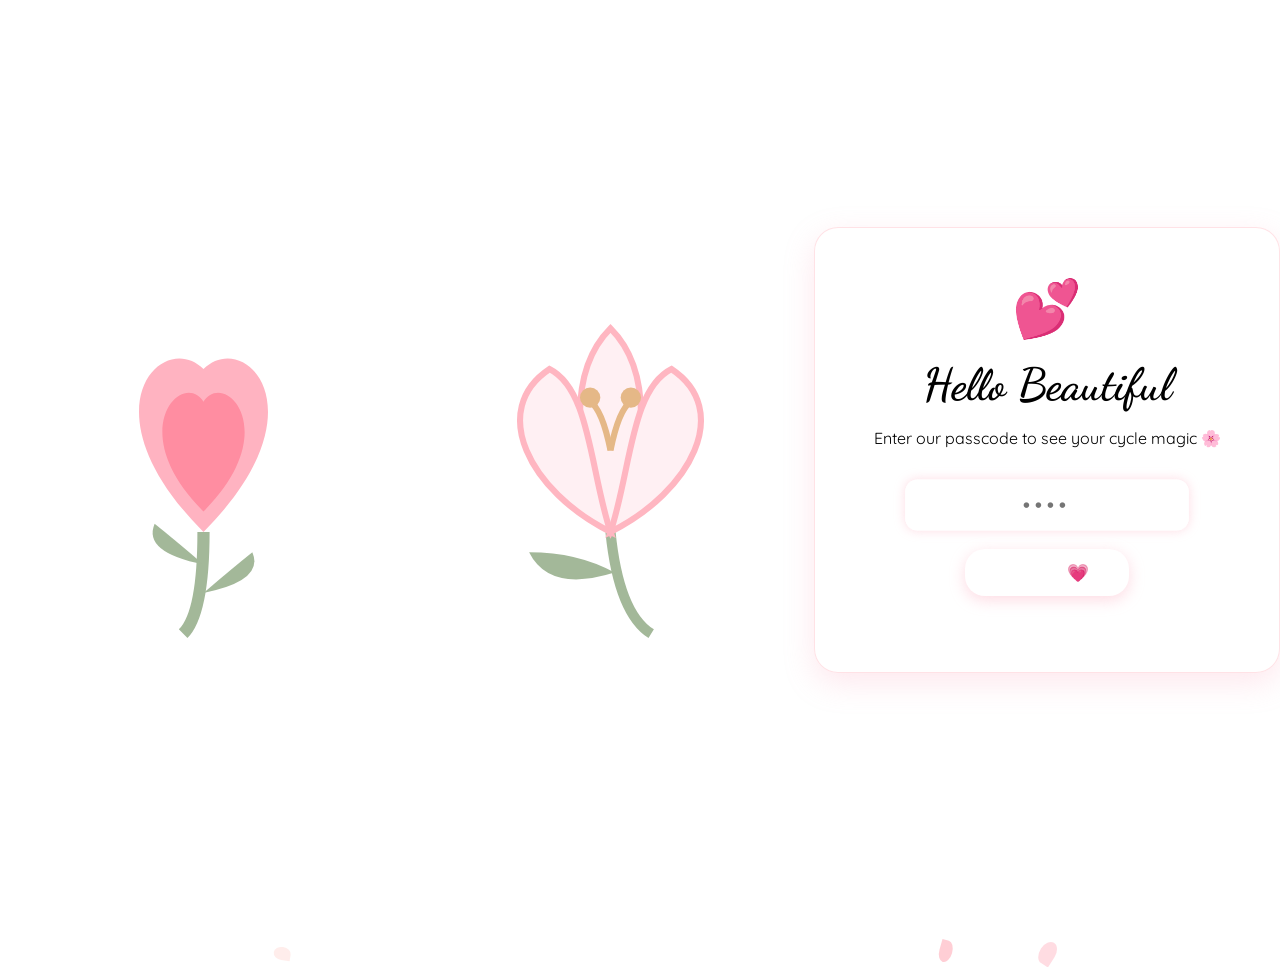
==== templates/login.html @ 9c2ba03c "feat: initial commit of cute period tracker dashboard" ====
<!DOCTYPE html>
<html lang="en">
<head>
    <meta charset="UTF-8">
    <meta name="viewport" content="width=device-width, initial-scale=1.0">
    <title>Welcome, My Love 💕</title>
    <!-- Fonts -->
    <link rel="preconnect" href="https://fonts.googleapis.com">
    <link rel="preconnect" href="https://fonts.gstatic.com" crossorigin>
    <link href="https://fonts.googleapis.com/css2?family=Dancing+Script:wght@700&family=Quicksand:wght@400;500;700&display=swap" rel="stylesheet">
    <!-- Main Style (shared variables) -->
    <link rel="stylesheet" href="{{ url_for('static', filename='css/style.css') }}">
    <style>
        body {
            display: flex;
            justify-content: center;
            align-items: center;
            min-height: 100vh;
            margin: 0;
            overflow: hidden;
        }

        .login-container {
            background: rgba(255, 255, 255, 0.85);
            backdrop-filter: blur(10px);
            -webkit-backdrop-filter: blur(10px);
            border: 1px solid rgba(255, 182, 193, 0.4);
            border-radius: 24px;
            padding: 3rem 2rem;
            width: 100%;
            max-width: 400px;
            box-shadow: 0 10px 30px rgba(253, 164, 186, 0.25);
            text-align: center;
            position: relative;
            z-index: 10;
            transform: translateY(0);
            animation: floatUp 0.8s ease-out;
        }

        @keyframes floatUp {
            from { opacity: 0; transform: translateY(30px); }
            to { opacity: 1; transform: translateY(0); }
        }

        .heart-icon {
            font-size: 3.5rem;
            color: var(--primary-pink);
            animation: pulse 1.5s infinite;
            margin-bottom: 1rem;
            display: inline-block;
        }

        h1 {
            font-family: 'Dancing Script', cursive;
            color: var(--dark-pink);
            font-size: 2.8rem;
            margin-top: 0;
            margin-bottom: 0.5rem;
        }

        p {
            font-family: 'Quicksand', sans-serif;
            color: var(--text-color);
            font-size: 1rem;
            margin-bottom: 2rem;
        }

        .passcode-form {
            display: flex;
            flex-direction: column;
            gap: 1.2rem;
            align-items: center;
        }

        .passcode-input {
            width: 100%;
            max-width: 240px;
            padding: 0.8rem 1.2rem;
            border: 2px solid var(--border-pink);
            border-radius: 12px;
            font-size: 1.2rem;
            text-align: center;
            letter-spacing: 0.3rem;
            outline: none;
            transition: all 0.3s ease;
            font-family: 'Quicksand', sans-serif;
            font-weight: bold;
            color: var(--dark-pink);
            background: rgba(255, 255, 255, 0.9);
        }

        .passcode-input:focus {
            border-color: var(--primary-pink);
            box-shadow: 0 0 10px rgba(253, 164, 186, 0.4);
            transform: scale(1.02);
        }

        .submit-btn {
            background: linear-gradient(135deg, var(--primary-pink), var(--soft-rose));
            color: white;
            border: none;
            padding: 0.8rem 2.5rem;
            font-size: 1.1rem;
            border-radius: 20px;
            cursor: pointer;
            font-family: 'Quicksand', sans-serif;
            font-weight: 700;
            box-shadow: 0 4px 15px rgba(253, 164, 186, 0.4);
            transition: all 0.3s ease;
        }

        .submit-btn:hover {
            transform: translateY(-2px);
            box-shadow: 0 6px 20px rgba(253, 164, 186, 0.6);
        }

        .submit-btn:active {
            transform: translateY(0);
        }

        .error-message {
            color: #e05275;
            font-size: 0.9rem;
            min-height: 20px;
            margin-top: 0.5rem;
            font-weight: 500;
        }
    </style>
</head>
<body>
    <!-- Floating Petals Background Container -->
    <div id="petals-container" class="bg-particles"></div>

    <!-- Rose SVG Top Left -->
    <svg class="floral-decor floral-decor-top-left" viewBox="0 0 100 100" xmlns="http://www.w3.org/2000/svg">
        <path d="M50 30 C40 20, 20 40, 50 70 C80 40, 60 20, 50 30 Z" fill="#ffb3c1" />
        <path d="M50 38 C45 30, 30 45, 50 65 C70 45, 55 30, 50 38 Z" fill="#ff8da1" />
        <path d="M50 70 Q50 90, 45 95" stroke="#a3b899" stroke-width="3" fill="none" />
        <path d="M50 78 Q35 75, 38 68 Q43 72, 50 78 Z" fill="#a3b899" />
        <path d="M50 85 Q65 82, 62 75 Q57 79, 50 85 Z" fill="#a3b899" />
    </svg>

    <!-- Lily SVG Bottom Right -->
    <svg class="floral-decor floral-decor-bottom-right" viewBox="0 0 100 100" xmlns="http://www.w3.org/2000/svg">
        <path d="M50 70 Q52 90, 60 95" stroke="#a3b899" stroke-width="2.5" fill="none" />
        <path d="M51 80 Q35 85, 30 75 Q42 75, 51 80 Z" fill="#a3b899" />
        <path d="M50 70 C40 50, 40 30, 50 20 C60 30, 60 50, 50 70 Z" fill="#fff0f3" stroke="#ffb6c1" stroke-width="1.5" />
        <path d="M50 70 C30 60, 20 40, 35 30 C45 35, 45 55, 50 70 Z" fill="#fff0f3" stroke="#ffb6c1" stroke-width="1.5" />
        <path d="M50 70 C70 60, 80 40, 65 30 C55 35, 55 55, 50 70 Z" fill="#fff0f3" stroke="#ffb6c1" stroke-width="1.5" />
        <path d="M50 50 Q48 40, 45 38" stroke="#e5b887" stroke-width="1.5" fill="none" />
        <circle cx="45" cy="37" r="2.5" fill="#e5b887" />
        <path d="M50 50 Q52 40, 55 38" stroke="#e5b887" stroke-width="1.5" fill="none" />
        <circle cx="55" cy="37" r="2.5" fill="#e5b887" />
    </svg>

    <div class="login-container">
        <div class="heart-icon">💕</div>
        <h1>Hello Beautiful</h1>
        <p>Enter our passcode to see your cycle magic 🌸</p>
        
        <form class="passcode-form" id="loginForm">
            <input type="password" class="passcode-input" id="passcode" autocomplete="off" placeholder="••••" maxlength="8" required autofocus>
            <button type="submit" class="submit-btn">Unlock 💗</button>
        </form>
        <div class="error-message" id="errorMsg"></div>
    </div>

    <!-- Background Petal Generator script -->
    <script>
        // Simple background petal generator
        const container = document.getElementById('petals-container');
        const colors = ['#ffd1dc', '#ffb6c1', '#ffc0cb', '#ffe4e1'];
        
        function createPetal() {
            const petal = document.createElement('div');
            petal.style.position = 'absolute';
            petal.style.width = Math.random() * 15 + 10 + 'px';
            petal.style.height = Math.random() * 15 + 10 + 'px';
            petal.style.backgroundColor = colors[Math.floor(Math.random() * colors.length)];
            petal.style.borderRadius = '50% 0 50% 50%';
            petal.style.opacity = Math.random() * 0.6 + 0.3;
            petal.style.left = Math.random() * 100 + 'vw';
            petal.style.top = '-20px';
            
            const duration = Math.random() * 6 + 6;
            petal.style.transition = `transform ${duration}s linear, top ${duration}s linear`;
            
            container.appendChild(petal);
            
            // Trigger animation
            setTimeout(() => {
                petal.style.top = '105vh';
                petal.style.transform = `translateX(${Math.random() * 100 - 50}px) rotate(${Math.random() * 360}deg)`;
            }, 50);
            
            // Clean up
            setTimeout(() => {
                petal.remove();
            }, duration * 1000);
        }
        
        // Spawn interval
        setInterval(createPetal, 400);

        // Form submission code
        document.getElementById('loginForm').addEventListener('submit', async (e) => {
            e.preventDefault();
            const passcode = document.getElementById('passcode').value;
            const errorMsg = document.getElementById('errorMsg');
            errorMsg.textContent = "";

            try {
                const response = await fetch('/login', {
                    method: 'POST',
                    headers: { 'Content-Type': 'application/json' },
                    body: JSON.stringify({ passcode })
                });

                const data = await response.json();
                if (response.ok && data.success) {
                    window.location.href = '/';
                } else {
                    errorMsg.textContent = data.message || "Incorrect passcode, sweetie! 💕";
                }
            } catch (err) {
                errorMsg.textContent = "Something went wrong. Let's try again! 🌸";
            }
        });
    </script>
</body>
</html>
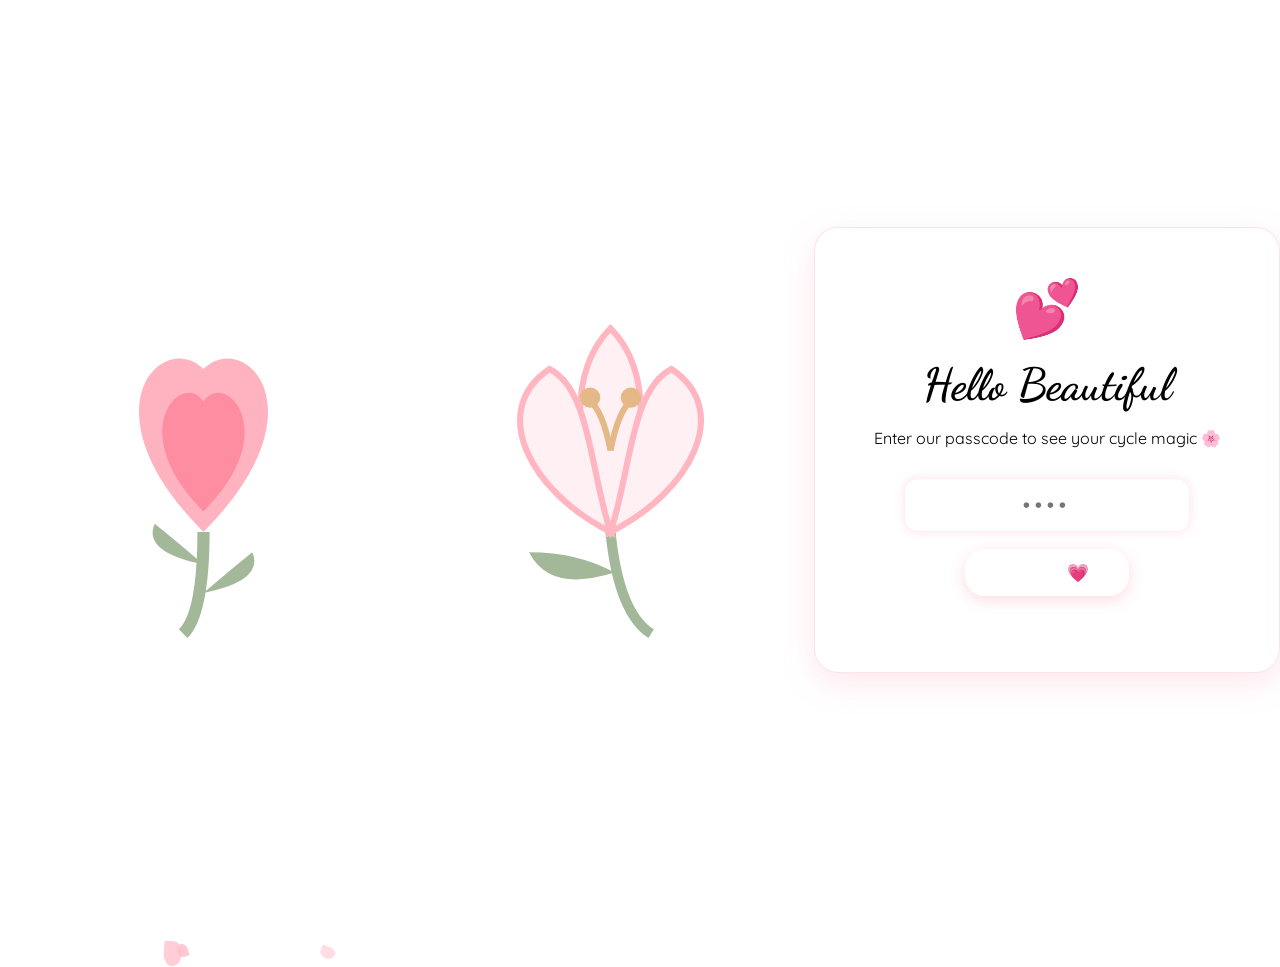
==== commit a0667cca: "feat: add PWA support (manifest, service worker, all icon sizes, apple/android/pc installable)" ====
--- a/templates/login.html
+++ b/templates/login.html
@@ -2,8 +2,19 @@
 <html lang="en">
 <head>
     <meta charset="UTF-8">
-    <meta name="viewport" content="width=device-width, initial-scale=1.0">
+    <meta name="viewport" content="width=device-width, initial-scale=1.0, viewport-fit=cover">
+    <meta name="mobile-web-app-capable" content="yes">
+    <meta name="apple-mobile-web-app-capable" content="yes">
+    <meta name="apple-mobile-web-app-status-bar-style" content="default">
+    <meta name="apple-mobile-web-app-title" content="Douaa">
+    <meta name="theme-color" content="#ff8da1">
+    <meta name="description" content="A personal, romantic cycle tracking app made with love 💕">
     <title>Welcome, My Love 💕</title>
+    <!-- PWA -->
+    <link rel="manifest" href="/static/manifest.json">
+    <link rel="apple-touch-icon" href="/static/images/icons/apple-touch-icon.png">
+    <link rel="icon" type="image/png" sizes="32x32" href="/static/images/icons/favicon-32x32.png">
+    <link rel="icon" type="image/png" sizes="16x16" href="/static/images/icons/favicon-16x16.png">
     <!-- Fonts -->
     <link rel="preconnect" href="https://fonts.googleapis.com">
     <link rel="preconnect" href="https://fonts.gstatic.com" crossorigin>
@@ -226,6 +237,17 @@
                 errorMsg.textContent = "Something went wrong. Let's try again! 🌸";
             }
         });
+
+        // Register Service Worker for PWA
+        if ('serviceWorker' in navigator) {
+            window.addEventListener('load', () => {
+                navigator.serviceWorker.register('/static/sw.js').then((reg) => {
+                    console.log('Service worker registered:', reg.scope);
+                }).catch((err) => {
+                    console.warn('Service worker registration failed:', err);
+                });
+            });
+        }
     </script>
 </body>
 </html>
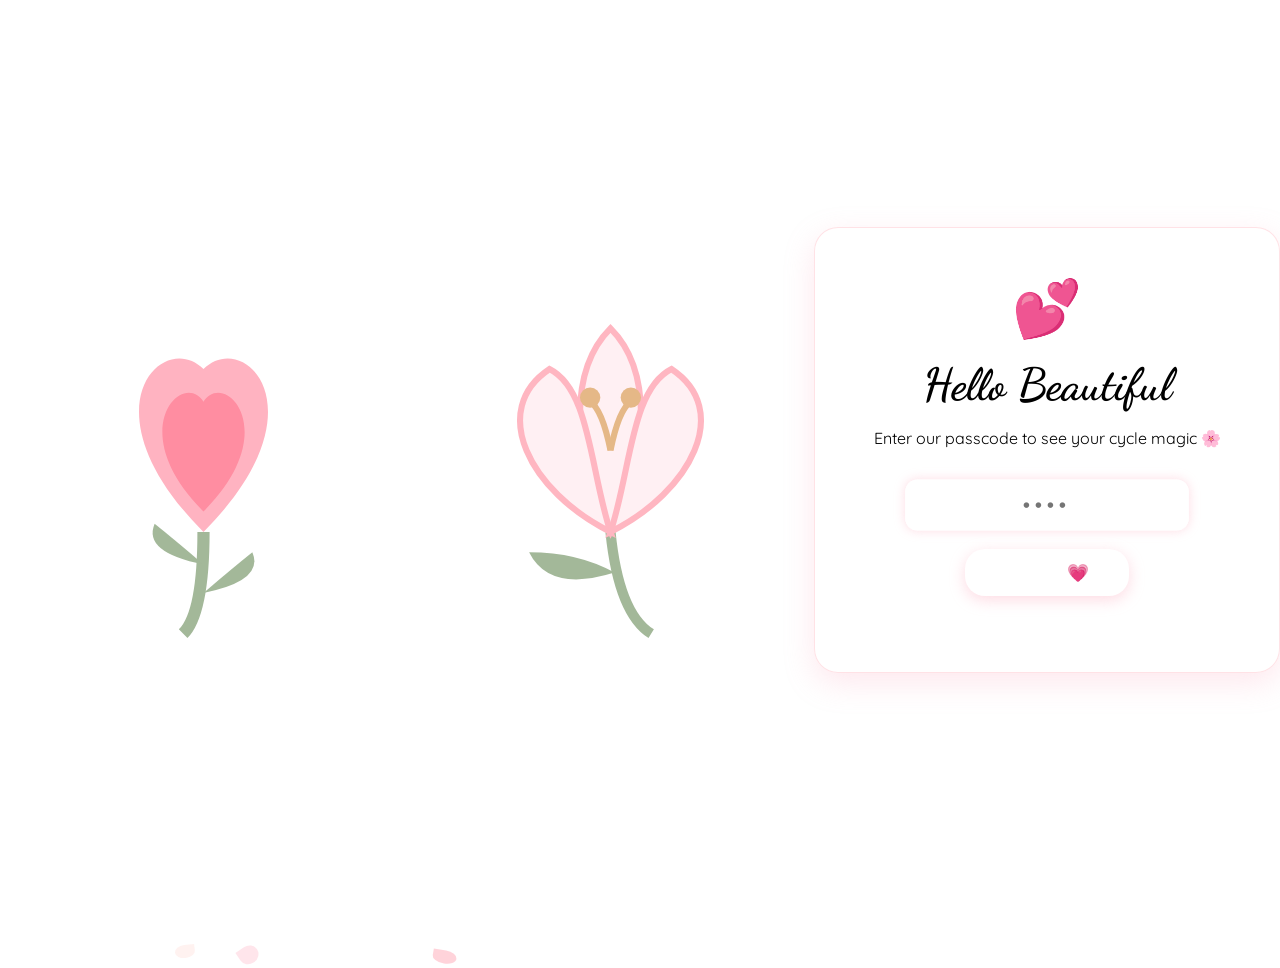
==== commit ad300ee4: "fix: serve sw.js and manifest.json from root scope so PWA install prompt fires correctly" ====
--- a/templates/login.html
+++ b/templates/login.html
@@ -11,7 +11,7 @@
     <meta name="description" content="A personal, romantic cycle tracking app made with love 💕">
     <title>Welcome, My Love 💕</title>
     <!-- PWA -->
-    <link rel="manifest" href="/static/manifest.json">
+    <link rel="manifest" href="/manifest.json">
     <link rel="apple-touch-icon" href="/static/images/icons/apple-touch-icon.png">
     <link rel="icon" type="image/png" sizes="32x32" href="/static/images/icons/favicon-32x32.png">
     <link rel="icon" type="image/png" sizes="16x16" href="/static/images/icons/favicon-16x16.png">
@@ -238,10 +238,10 @@
             }
         });
 
-        // Register Service Worker for PWA
+        // Register Service Worker from root so it controls the full app
         if ('serviceWorker' in navigator) {
             window.addEventListener('load', () => {
-                navigator.serviceWorker.register('/static/sw.js').then((reg) => {
+                navigator.serviceWorker.register('/sw.js', { scope: '/' }).then((reg) => {
                     console.log('Service worker registered:', reg.scope);
                 }).catch((err) => {
                     console.warn('Service worker registration failed:', err);
